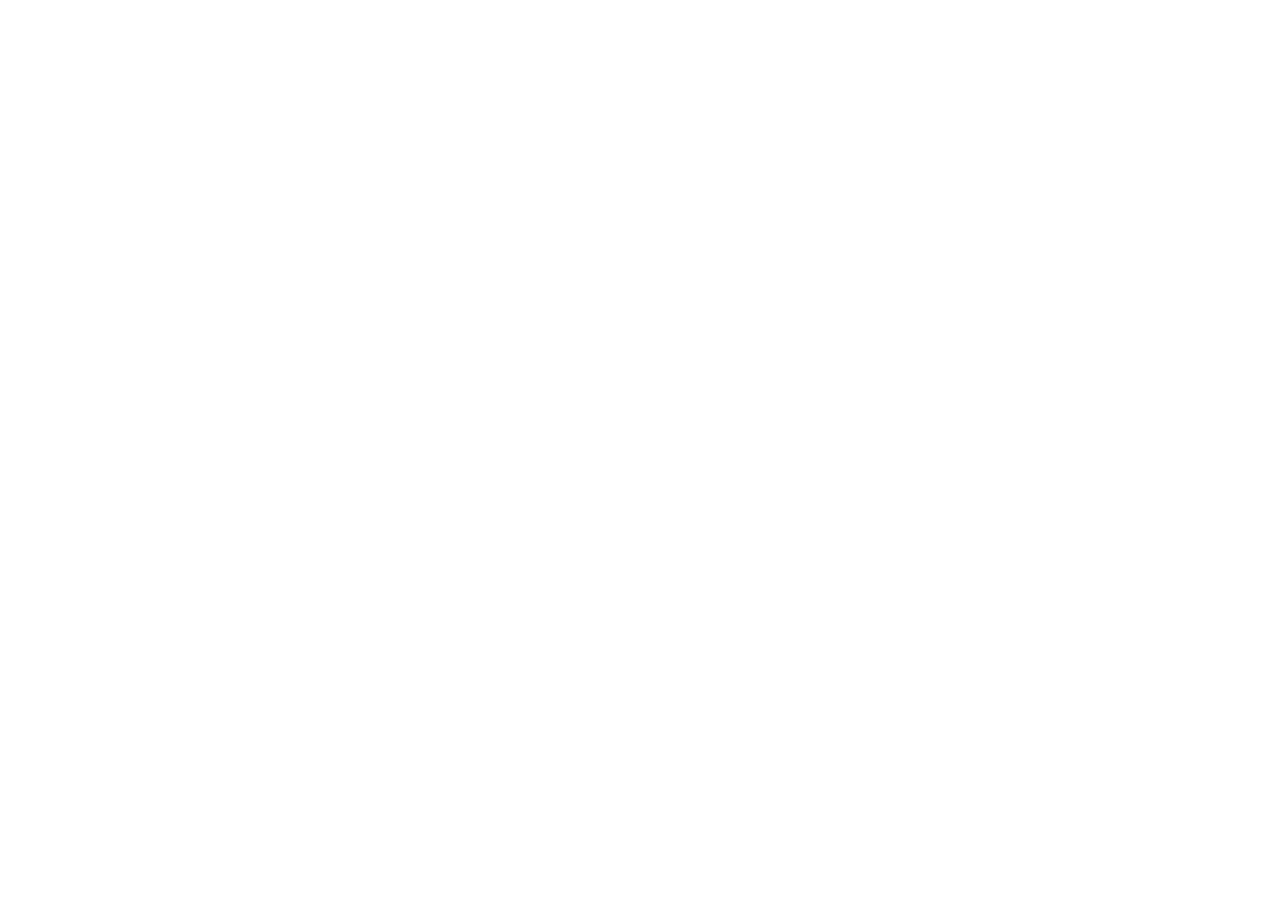
==== index.html @ e333ca24 "Deploy public channel mock" ====
<!doctype html>
<html lang="zh-CN">
  <head>
    <title>Kapon AI</title>
    <link rel="icon" href="/onehub-channel-mock-666/favicon.svg" type="image/svg+xml" />
    <!-- Fonts: Archivo/Manrope/JetBrains Mono 由 @fontsource 自托管;Inter/Noto 供控制台使用,待第二版一并自托管 -->
    <link rel="preconnect" href="https://fonts.googleapis.com" />
    <link rel="preconnect" href="https://fonts.gstatic.com" crossorigin />
    <link href="https://fonts.googleapis.com/css2?family=Inter:wght@400;500;600;700;800;900&family=Noto+Sans+SC:wght@400;500;600;700&display=swap" rel="stylesheet" />
    <!-- Bootstrap Icons (令牌管理像素级原型对齐) -->
    <link href="https://cdn.jsdelivr.net/npm/bootstrap-icons@1.11.3/font/bootstrap-icons.min.css" rel="stylesheet" />
    <!-- Meta Tags-->
    <meta charset="utf-8" />
    <meta name="viewport" content="width=device-width, initial-scale=1" />
    <meta name="theme-color" content="#FBFBFC" />
    <meta
      name="description"
      content="Kapon AI 为企业提供国产主流模型聚合服务、透明计费与稳定交付支持，帮助团队以可控方式完成模型能力接入。"
    />
    <meta name="keywords" content="国产模型服务,企业级AI,稳定AI服务,透明计费,Kapon AI,模型能力接入" />
    <meta name="author" content="Kapon AI" />
    <script type="module" crossorigin src="/onehub-channel-mock-666/assets/index-DPiuy0l_.js"></script>
    <link rel="modulepreload" crossorigin href="/onehub-channel-mock-666/assets/jsx-runtime-D1sSv8GP.js">
    <link rel="modulepreload" crossorigin href="/onehub-channel-mock-666/assets/CircularProgress-CIy2Mw_B.js">
    <link rel="modulepreload" crossorigin href="/onehub-channel-mock-666/assets/ButtonBase-gQ0LnmCL.js">
    <link rel="modulepreload" crossorigin href="/onehub-channel-mock-666/assets/iconify-CRiyrMlg.js">
    <link rel="modulepreload" crossorigin href="/onehub-channel-mock-666/assets/axios-Cwm32EDu.js">
    <link rel="modulepreload" crossorigin href="/onehub-channel-mock-666/assets/useSlot-DfNP4eKE.js">
    <link rel="modulepreload" crossorigin href="/onehub-channel-mock-666/assets/Grow-0Eg7dK_v.js">
    <link rel="modulepreload" crossorigin href="/onehub-channel-mock-666/assets/Paper-BFMt5kDq.js">
    <link rel="modulepreload" crossorigin href="/onehub-channel-mock-666/assets/ownerDocument-Zu5Vm1vv.js">
    <link rel="modulepreload" crossorigin href="/onehub-channel-mock-666/assets/useEnhancedEffect-df2jxH4b.js">
    <link rel="modulepreload" crossorigin href="/onehub-channel-mock-666/assets/Menu-dhuc1kts.js">
    <link rel="modulepreload" crossorigin href="/onehub-channel-mock-666/assets/dividerClasses-BxtKknYs.js">
    <link rel="modulepreload" crossorigin href="/onehub-channel-mock-666/assets/react-redux-CF6MWKvO.js">
    <link rel="modulepreload" crossorigin href="/onehub-channel-mock-666/assets/api-DR2tgmXT.js">
    <link rel="modulepreload" crossorigin href="/onehub-channel-mock-666/assets/prop-types-BQ2EQ4Dq.js">
    <link rel="modulepreload" crossorigin href="/onehub-channel-mock-666/assets/useTranslation-beedLSoI.js">
    <link rel="modulepreload" crossorigin href="/onehub-channel-mock-666/assets/hooks-QZGSOy_f.js">
    <link rel="stylesheet" crossorigin href="/onehub-channel-mock-666/assets/index-C_oLX6e6.css">
  </head>

  <body>
    <noscript>You need to enable JavaScript to run this app.</noscript>
    <div id="root"></div>
  </body>
</html>
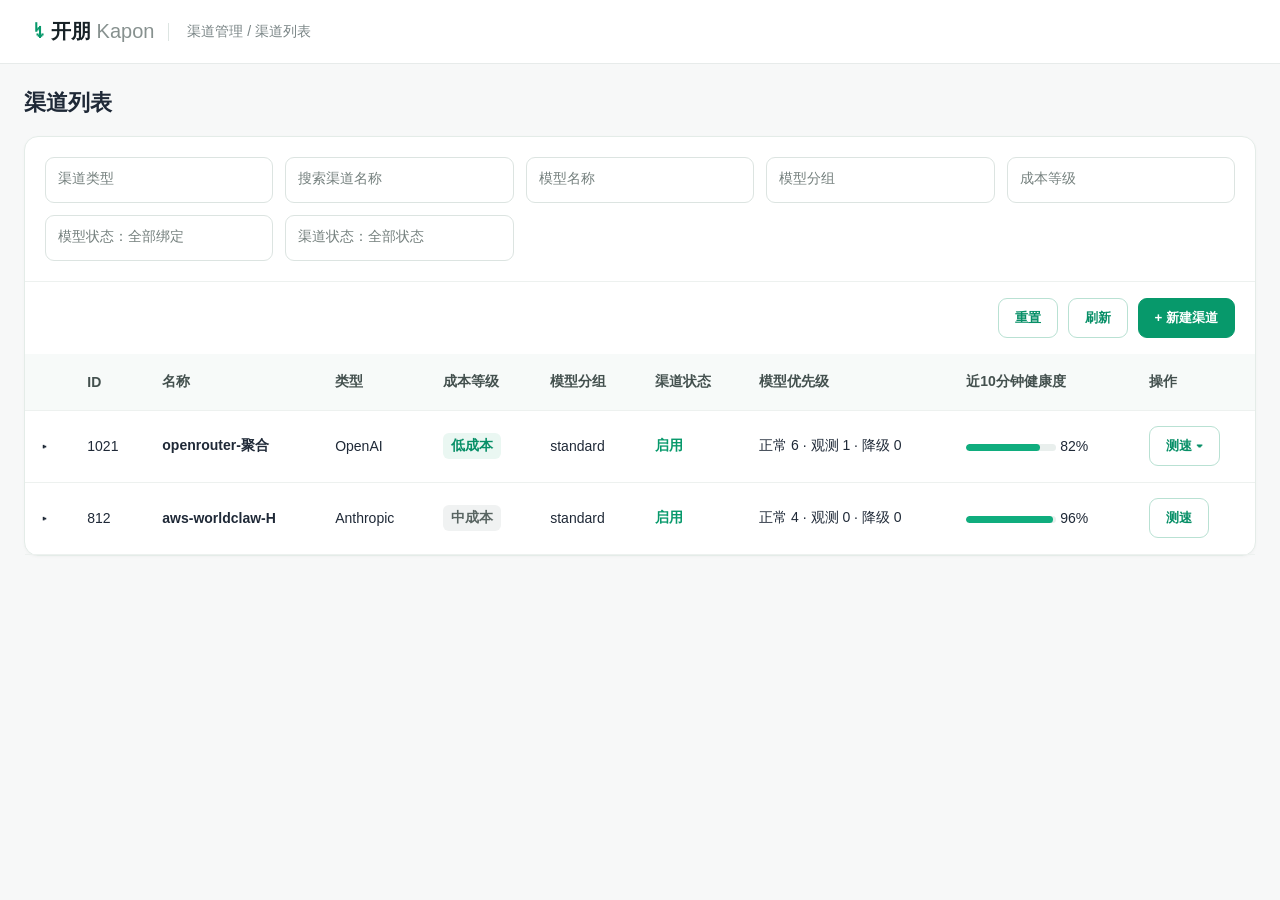
==== commit e9ef1dbc: "feat: isolate channel management mock page" ====
--- a/index.html
+++ b/index.html
@@ -1,47 +1,26 @@
 <!doctype html>
 <html lang="zh-CN">
-  <head>
-    <title>Kapon AI</title>
-    <link rel="icon" href="/onehub-channel-mock-666/favicon.svg" type="image/svg+xml" />
-    <!-- Fonts: Archivo/Manrope/JetBrains Mono 由 @fontsource 自托管;Inter/Noto 供控制台使用,待第二版一并自托管 -->
-    <link rel="preconnect" href="https://fonts.googleapis.com" />
-    <link rel="preconnect" href="https://fonts.gstatic.com" crossorigin />
-    <link href="https://fonts.googleapis.com/css2?family=Inter:wght@400;500;600;700;800;900&family=Noto+Sans+SC:wght@400;500;600;700&display=swap" rel="stylesheet" />
-    <!-- Bootstrap Icons (令牌管理像素级原型对齐) -->
-    <link href="https://cdn.jsdelivr.net/npm/bootstrap-icons@1.11.3/font/bootstrap-icons.min.css" rel="stylesheet" />
-    <!-- Meta Tags-->
-    <meta charset="utf-8" />
-    <meta name="viewport" content="width=device-width, initial-scale=1" />
-    <meta name="theme-color" content="#FBFBFC" />
-    <meta
-      name="description"
-      content="Kapon AI 为企业提供国产主流模型聚合服务、透明计费与稳定交付支持，帮助团队以可控方式完成模型能力接入。"
-    />
-    <meta name="keywords" content="国产模型服务,企业级AI,稳定AI服务,透明计费,Kapon AI,模型能力接入" />
-    <meta name="author" content="Kapon AI" />
-    <script type="module" crossorigin src="/onehub-channel-mock-666/assets/index-DPiuy0l_.js"></script>
-    <link rel="modulepreload" crossorigin href="/onehub-channel-mock-666/assets/jsx-runtime-D1sSv8GP.js">
-    <link rel="modulepreload" crossorigin href="/onehub-channel-mock-666/assets/CircularProgress-CIy2Mw_B.js">
-    <link rel="modulepreload" crossorigin href="/onehub-channel-mock-666/assets/ButtonBase-gQ0LnmCL.js">
-    <link rel="modulepreload" crossorigin href="/onehub-channel-mock-666/assets/iconify-CRiyrMlg.js">
-    <link rel="modulepreload" crossorigin href="/onehub-channel-mock-666/assets/axios-Cwm32EDu.js">
-    <link rel="modulepreload" crossorigin href="/onehub-channel-mock-666/assets/useSlot-DfNP4eKE.js">
-    <link rel="modulepreload" crossorigin href="/onehub-channel-mock-666/assets/Grow-0Eg7dK_v.js">
-    <link rel="modulepreload" crossorigin href="/onehub-channel-mock-666/assets/Paper-BFMt5kDq.js">
-    <link rel="modulepreload" crossorigin href="/onehub-channel-mock-666/assets/ownerDocument-Zu5Vm1vv.js">
-    <link rel="modulepreload" crossorigin href="/onehub-channel-mock-666/assets/useEnhancedEffect-df2jxH4b.js">
-    <link rel="modulepreload" crossorigin href="/onehub-channel-mock-666/assets/Menu-dhuc1kts.js">
-    <link rel="modulepreload" crossorigin href="/onehub-channel-mock-666/assets/dividerClasses-BxtKknYs.js">
-    <link rel="modulepreload" crossorigin href="/onehub-channel-mock-666/assets/react-redux-CF6MWKvO.js">
-    <link rel="modulepreload" crossorigin href="/onehub-channel-mock-666/assets/api-DR2tgmXT.js">
-    <link rel="modulepreload" crossorigin href="/onehub-channel-mock-666/assets/prop-types-BQ2EQ4Dq.js">
-    <link rel="modulepreload" crossorigin href="/onehub-channel-mock-666/assets/useTranslation-beedLSoI.js">
-    <link rel="modulepreload" crossorigin href="/onehub-channel-mock-666/assets/hooks-QZGSOy_f.js">
-    <link rel="stylesheet" crossorigin href="/onehub-channel-mock-666/assets/index-C_oLX6e6.css">
-  </head>
-
-  <body>
-    <noscript>You need to enable JavaScript to run this app.</noscript>
-    <div id="root"></div>
-  </body>
+<head>
+  <meta charset="utf-8" />
+  <meta name="viewport" content="width=device-width, initial-scale=1" />
+  <title>渠道管理 Mock</title>
+  <style>
+    *{box-sizing:border-box} body{margin:0;background:#f7f8f8;color:#1f2937;font:14px -apple-system,BlinkMacSystemFont,"Segoe UI","PingFang SC",sans-serif}.top{height:64px;background:#fff;border-bottom:1px solid #e7ebea;display:flex;align-items:center;padding:0 34px;gap:14px}.brand{font-size:20px;font-weight:750;color:#172126}.brand b{color:#07996b;margin-right:7px}.crumb{color:#7a8586;border-left:1px solid #dde5e2;padding-left:18px}.shell{max-width:1520px;margin:24px auto;padding:0 24px}.title{font-size:22px;font-weight:750;margin:0 0 18px}.card{background:#fff;border:1px solid #e4ece8;border-radius:14px;box-shadow:0 1px 3px #00000008}.filters{padding:20px;display:grid;grid-template-columns:repeat(5,minmax(160px,1fr));gap:12px;border-bottom:1px solid #edf1ef}.input{height:46px;border:1px solid #dce4e1;border-radius:9px;padding:12px;color:#75807e;background:#fff}.actions{display:flex;justify-content:flex-end;gap:10px;padding:16px 20px}.btn{border:1px solid #b9e1d3;background:#fff;color:#078f67;border-radius:9px;padding:10px 16px;font-weight:650;cursor:pointer}.btn.primary{background:#07996b;color:#fff;border-color:#07996b}.table{width:100%;border-collapse:collapse;min-width:1060px}.table th{height:56px;text-align:left;background:#f7faf9;color:#43504e;font-weight:700}.table td,.table th{padding:0 16px;border-bottom:1px solid #edf1ef}.table td{height:72px}.scroll{overflow-x:auto}.tag{display:inline-block;padding:4px 8px;border-radius:6px;background:#eaf7f2;color:#078f67;font-weight:650}.tag.gray{background:#f0f2f2;color:#596562}.status{color:#07996b;font-weight:700}.health{width:90px;height:7px;background:#e9efed;border-radius:4px;overflow:hidden;display:inline-block;vertical-align:middle}.health i{display:block;height:100%;background:#10ad7e;border-radius:4px}.menu{position:relative}.dropdown{position:absolute;right:0;top:42px;width:205px;padding:7px;background:#fff;border:1px solid #dfe7e4;border-radius:10px;box-shadow:0 8px 26px #13241d1f;display:none;z-index:2}.dropdown.show{display:block}.item{padding:10px;border-radius:7px;cursor:pointer}.item:hover{background:#f0faf6}.toast{position:fixed;right:22px;top:20px;background:#fff;border-left:4px solid #07996b;box-shadow:0 8px 30px #13241d2b;border-radius:8px;padding:14px 18px;display:none;z-index:3}.toast.show{display:block}.muted{color:#87918f}@media(max-width:900px){.filters{grid-template-columns:repeat(2,1fr)}.shell{padding:0 12px}.top{padding:0 16px}}
+  </style>
+</head>
+<body>
+  <header class="top"><div class="brand"><b>↯</b>开朋 <span class="muted" style="font-weight:500">Kapon</span></div><div class="crumb">渠道管理 / 渠道列表</div></header>
+  <main class="shell"><h1 class="title">渠道列表</h1><section class="card">
+    <div class="filters"><div class="input">渠道类型</div><div class="input">搜索渠道名称</div><div class="input">模型名称</div><div class="input">模型分组</div><div class="input">成本等级</div><div class="input">模型状态：全部绑定</div><div class="input">渠道状态：全部状态</div></div>
+    <div class="actions"><button class="btn">重置</button><button class="btn">刷新</button><button class="btn primary">+ 新建渠道</button></div>
+    <div class="scroll"><table class="table"><thead><tr><th></th><th>ID</th><th>名称</th><th>类型</th><th>成本等级</th><th>模型分组</th><th>渠道状态</th><th>模型优先级</th><th>近10分钟健康度</th><th>操作</th></tr></thead>
+      <tbody><tr><td>▸</td><td>1021</td><td><strong>openrouter-聚合</strong></td><td>OpenAI</td><td><span class="tag">低成本</span></td><td>standard</td><td><span class="status">启用</span></td><td>正常 6 · 观测 1 · 降级 0</td><td><span class="health"><i style="width:82%"></i></span> 82%</td><td><div class="menu"><button class="btn speed">测速 ▾</button><div class="dropdown"><div class="item all">全部测速</div><div class="item model">gpt-4o-mini</div><div class="item model">qwen-max</div><div class="item model">claude-sonnet-4-6</div></div></div></td></tr>
+      <tr><td>▸</td><td>812</td><td><strong>aws-worldclaw-H</strong></td><td>Anthropic</td><td><span class="tag gray">中成本</span></td><td>standard</td><td><span class="status">启用</span></td><td>正常 4 · 观测 0 · 降级 0</td><td><span class="health"><i style="width:96%"></i></span> 96%</td><td><button class="btn">测速</button></td></tr></tbody>
+    </table></div></section></main><div class="toast" id="toast"></div>
+  <script>
+    const menu=document.querySelector('.dropdown'),button=document.querySelector('.speed'),toast=document.querySelector('#toast');
+    button.onclick=()=>menu.classList.toggle('show');
+    document.querySelectorAll('.item').forEach(item=>item.onclick=()=>{menu.classList.remove('show'); const name=item.classList.contains('all')?'全部已启用模型':item.textContent; toast.textContent='测速完成：'+name+'，成功 · 耗时 1.48 秒';toast.classList.add('show');setTimeout(()=>toast.classList.remove('show'),3000)});
+  </script>
+</body>
 </html>
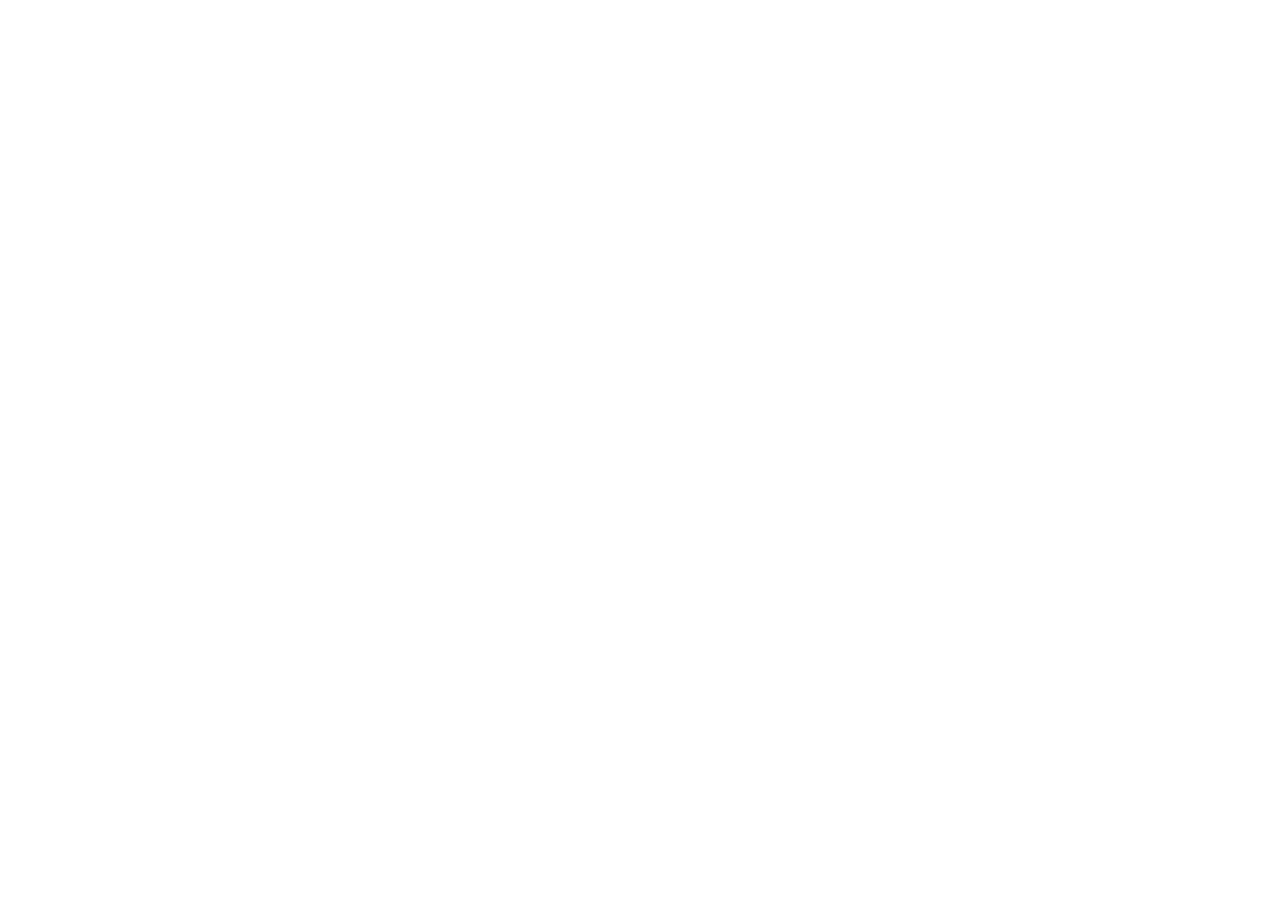
==== commit 4d75e59d: "fix: reuse real channel page in standalone mock" ====
--- a/index.html
+++ b/index.html
@@ -1,26 +1,13 @@
 <!doctype html>
 <html lang="zh-CN">
-<head>
-  <meta charset="utf-8" />
-  <meta name="viewport" content="width=device-width, initial-scale=1" />
-  <title>渠道管理 Mock</title>
-  <style>
-    *{box-sizing:border-box} body{margin:0;background:#f7f8f8;color:#1f2937;font:14px -apple-system,BlinkMacSystemFont,"Segoe UI","PingFang SC",sans-serif}.top{height:64px;background:#fff;border-bottom:1px solid #e7ebea;display:flex;align-items:center;padding:0 34px;gap:14px}.brand{font-size:20px;font-weight:750;color:#172126}.brand b{color:#07996b;margin-right:7px}.crumb{color:#7a8586;border-left:1px solid #dde5e2;padding-left:18px}.shell{max-width:1520px;margin:24px auto;padding:0 24px}.title{font-size:22px;font-weight:750;margin:0 0 18px}.card{background:#fff;border:1px solid #e4ece8;border-radius:14px;box-shadow:0 1px 3px #00000008}.filters{padding:20px;display:grid;grid-template-columns:repeat(5,minmax(160px,1fr));gap:12px;border-bottom:1px solid #edf1ef}.input{height:46px;border:1px solid #dce4e1;border-radius:9px;padding:12px;color:#75807e;background:#fff}.actions{display:flex;justify-content:flex-end;gap:10px;padding:16px 20px}.btn{border:1px solid #b9e1d3;background:#fff;color:#078f67;border-radius:9px;padding:10px 16px;font-weight:650;cursor:pointer}.btn.primary{background:#07996b;color:#fff;border-color:#07996b}.table{width:100%;border-collapse:collapse;min-width:1060px}.table th{height:56px;text-align:left;background:#f7faf9;color:#43504e;font-weight:700}.table td,.table th{padding:0 16px;border-bottom:1px solid #edf1ef}.table td{height:72px}.scroll{overflow-x:auto}.tag{display:inline-block;padding:4px 8px;border-radius:6px;background:#eaf7f2;color:#078f67;font-weight:650}.tag.gray{background:#f0f2f2;color:#596562}.status{color:#07996b;font-weight:700}.health{width:90px;height:7px;background:#e9efed;border-radius:4px;overflow:hidden;display:inline-block;vertical-align:middle}.health i{display:block;height:100%;background:#10ad7e;border-radius:4px}.menu{position:relative}.dropdown{position:absolute;right:0;top:42px;width:205px;padding:7px;background:#fff;border:1px solid #dfe7e4;border-radius:10px;box-shadow:0 8px 26px #13241d1f;display:none;z-index:2}.dropdown.show{display:block}.item{padding:10px;border-radius:7px;cursor:pointer}.item:hover{background:#f0faf6}.toast{position:fixed;right:22px;top:20px;background:#fff;border-left:4px solid #07996b;box-shadow:0 8px 30px #13241d2b;border-radius:8px;padding:14px 18px;display:none;z-index:3}.toast.show{display:block}.muted{color:#87918f}@media(max-width:900px){.filters{grid-template-columns:repeat(2,1fr)}.shell{padding:0 12px}.top{padding:0 16px}}
-  </style>
-</head>
-<body>
-  <header class="top"><div class="brand"><b>↯</b>开朋 <span class="muted" style="font-weight:500">Kapon</span></div><div class="crumb">渠道管理 / 渠道列表</div></header>
-  <main class="shell"><h1 class="title">渠道列表</h1><section class="card">
-    <div class="filters"><div class="input">渠道类型</div><div class="input">搜索渠道名称</div><div class="input">模型名称</div><div class="input">模型分组</div><div class="input">成本等级</div><div class="input">模型状态：全部绑定</div><div class="input">渠道状态：全部状态</div></div>
-    <div class="actions"><button class="btn">重置</button><button class="btn">刷新</button><button class="btn primary">+ 新建渠道</button></div>
-    <div class="scroll"><table class="table"><thead><tr><th></th><th>ID</th><th>名称</th><th>类型</th><th>成本等级</th><th>模型分组</th><th>渠道状态</th><th>模型优先级</th><th>近10分钟健康度</th><th>操作</th></tr></thead>
-      <tbody><tr><td>▸</td><td>1021</td><td><strong>openrouter-聚合</strong></td><td>OpenAI</td><td><span class="tag">低成本</span></td><td>standard</td><td><span class="status">启用</span></td><td>正常 6 · 观测 1 · 降级 0</td><td><span class="health"><i style="width:82%"></i></span> 82%</td><td><div class="menu"><button class="btn speed">测速 ▾</button><div class="dropdown"><div class="item all">全部测速</div><div class="item model">gpt-4o-mini</div><div class="item model">qwen-max</div><div class="item model">claude-sonnet-4-6</div></div></div></td></tr>
-      <tr><td>▸</td><td>812</td><td><strong>aws-worldclaw-H</strong></td><td>Anthropic</td><td><span class="tag gray">中成本</span></td><td>standard</td><td><span class="status">启用</span></td><td>正常 4 · 观测 0 · 降级 0</td><td><span class="health"><i style="width:96%"></i></span> 96%</td><td><button class="btn">测速</button></td></tr></tbody>
-    </table></div></section></main><div class="toast" id="toast"></div>
-  <script>
-    const menu=document.querySelector('.dropdown'),button=document.querySelector('.speed'),toast=document.querySelector('#toast');
-    button.onclick=()=>menu.classList.toggle('show');
-    document.querySelectorAll('.item').forEach(item=>item.onclick=()=>{menu.classList.remove('show'); const name=item.classList.contains('all')?'全部已启用模型':item.textContent; toast.textContent='测速完成：'+name+'，成功 · 耗时 1.48 秒';toast.classList.add('show');setTimeout(()=>toast.classList.remove('show'),3000)});
-  </script>
-</body>
+  <head>
+    <meta charset="UTF-8" />
+    <meta name="viewport" content="width=device-width, initial-scale=1.0" />
+    <title>渠道管理 Mock</title>
+    <script type="module" crossorigin src="/onehub-channel-mock-666/assets/channel-mock-CtgOadl-.js"></script>
+    <link rel="stylesheet" crossorigin href="/onehub-channel-mock-666/assets/channel-mock-2YOAfqmZ.css">
+  </head>
+  <body>
+    <div id="root"></div>
+  </body>
 </html>
